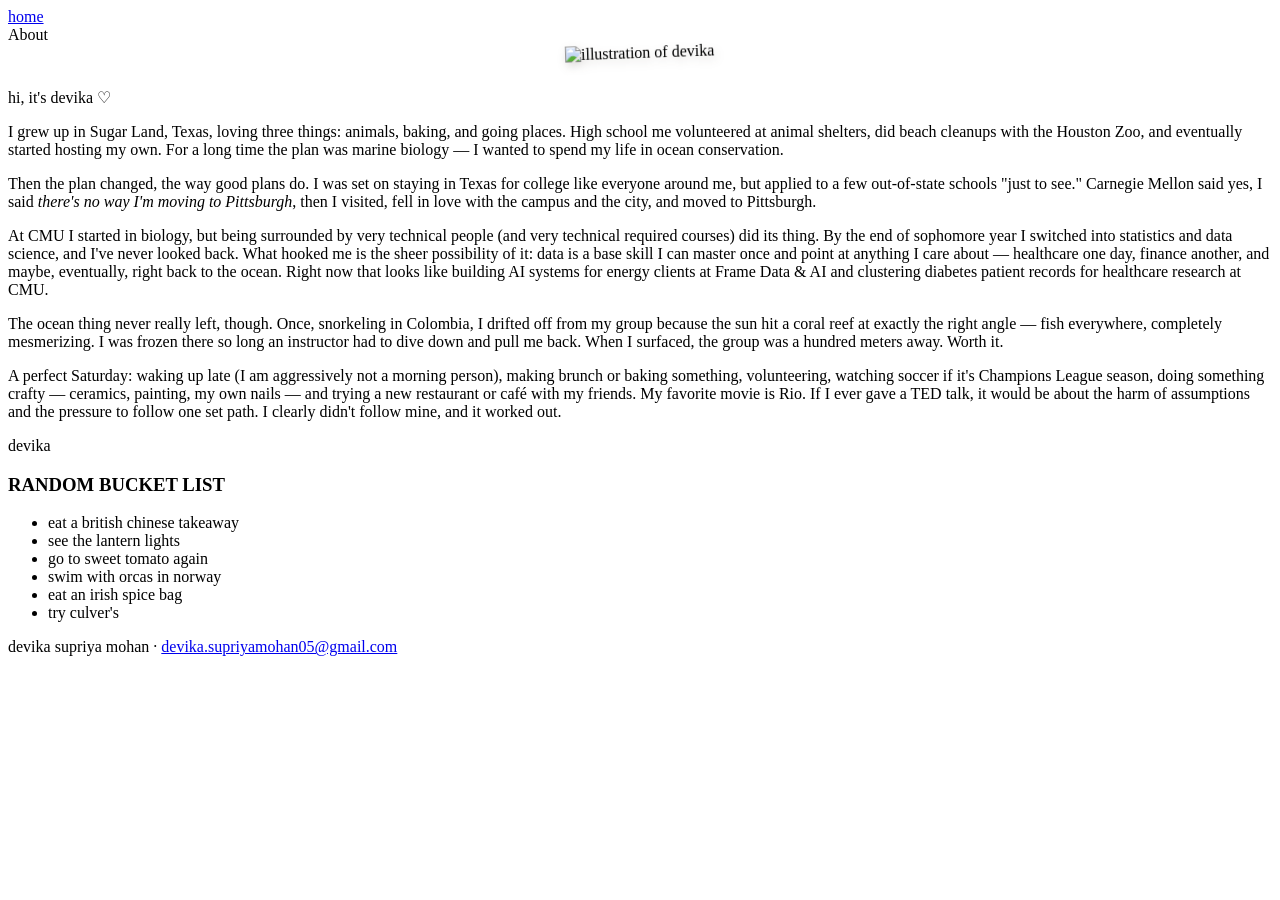
==== about.html @ 4917d0f0 "Add files via upload" ====
<!DOCTYPE html>
<html lang="en">
<head>
<meta charset="UTF-8">
<meta name="viewport" content="width=device-width, initial-scale=1.0">
<title>about me — devika</title>
<link rel="preconnect" href="https://fonts.googleapis.com">
<link href="https://fonts.googleapis.com/css2?family=Caveat:wght@500;600&family=Special+Elite&display=swap" rel="stylesheet">
<link rel="stylesheet" href="css/style.css">
</head>
<body>

<nav class="topnav"><a class="home-link" href="index.html">home</a></nav>

<main class="page">
  <div class="page-label">About</div>

  <div style="text-align:center; margin-bottom:26px;">
    <img src="assets/img/avatar.png" alt="illustration of devika" style="width:110px; transform:rotate(-2deg); filter:drop-shadow(2px 4px 5px rgba(59,42,32,0.18));">
  </div>

  <div class="letter">
    <p class="salutation">hi, it's devika &#9825;</p>

    <p>I grew up in Sugar Land, Texas, loving three things: animals, baking, and going places. High school me volunteered at animal shelters, did beach cleanups with the Houston Zoo, and eventually started hosting my own. For a long time the plan was marine biology &mdash; I wanted to spend my life in ocean conservation.</p>

    <p>Then the plan changed, the way good plans do. I was set on staying in Texas for college like everyone around me, but applied to a few out-of-state schools "just to see." Carnegie Mellon said yes, I said <em>there's no way I'm moving to Pittsburgh</em>, then I visited, fell in love with the campus and the city, and moved to Pittsburgh.</p>

    <p>At CMU I started in biology, but being surrounded by very technical people (and very technical required courses) did its thing. By the end of sophomore year I switched into statistics and data science, and I've never looked back. What hooked me is the sheer possibility of it: data is a base skill I can master once and point at anything I care about &mdash; healthcare one day, finance another, and maybe, eventually, right back to the ocean. Right now that looks like building AI systems for energy clients at Frame Data & AI and clustering diabetes patient records for healthcare research at CMU.</p>

    <p>The ocean thing never really left, though. Once, snorkeling in Colombia, I drifted off from my group because the sun hit a coral reef at exactly the right angle &mdash; fish everywhere, completely mesmerizing. I was frozen there so long an instructor had to dive down and pull me back. When I surfaced, the group was a hundred meters away. Worth it.</p>

    <p>A perfect Saturday: waking up late (I am aggressively not a morning person), making brunch or baking something, volunteering, watching soccer if it's Champions League season, doing something crafty &mdash; ceramics, painting, my own nails &mdash; and trying a new restaurant or caf&eacute; with my friends. My favorite movie is Rio. If I ever gave a TED talk, it would be about the harm of assumptions and the pressure to follow one set path. I clearly didn't follow mine, and it worked out.</p>

    <p class="signature">devika</p>
  </div>

  <div class="bucket">
    <h3>RANDOM BUCKET LIST</h3>
    <ul>
      <li>eat a british chinese takeaway</li>
      <li>see the lantern lights</li>
      <li>go to sweet tomato again</li>
      <li>swim with orcas in norway</li>
      <li>eat an irish spice bag</li>
      <li>try culver's</li>
    </ul>
  </div>
</main>

<footer class="site-footer">
  devika supriya mohan &#183; <a href="mailto:devika.supriyamohan05@gmail.com">devika.supriyamohan05@gmail.com</a>
</footer>

</body>
</html>
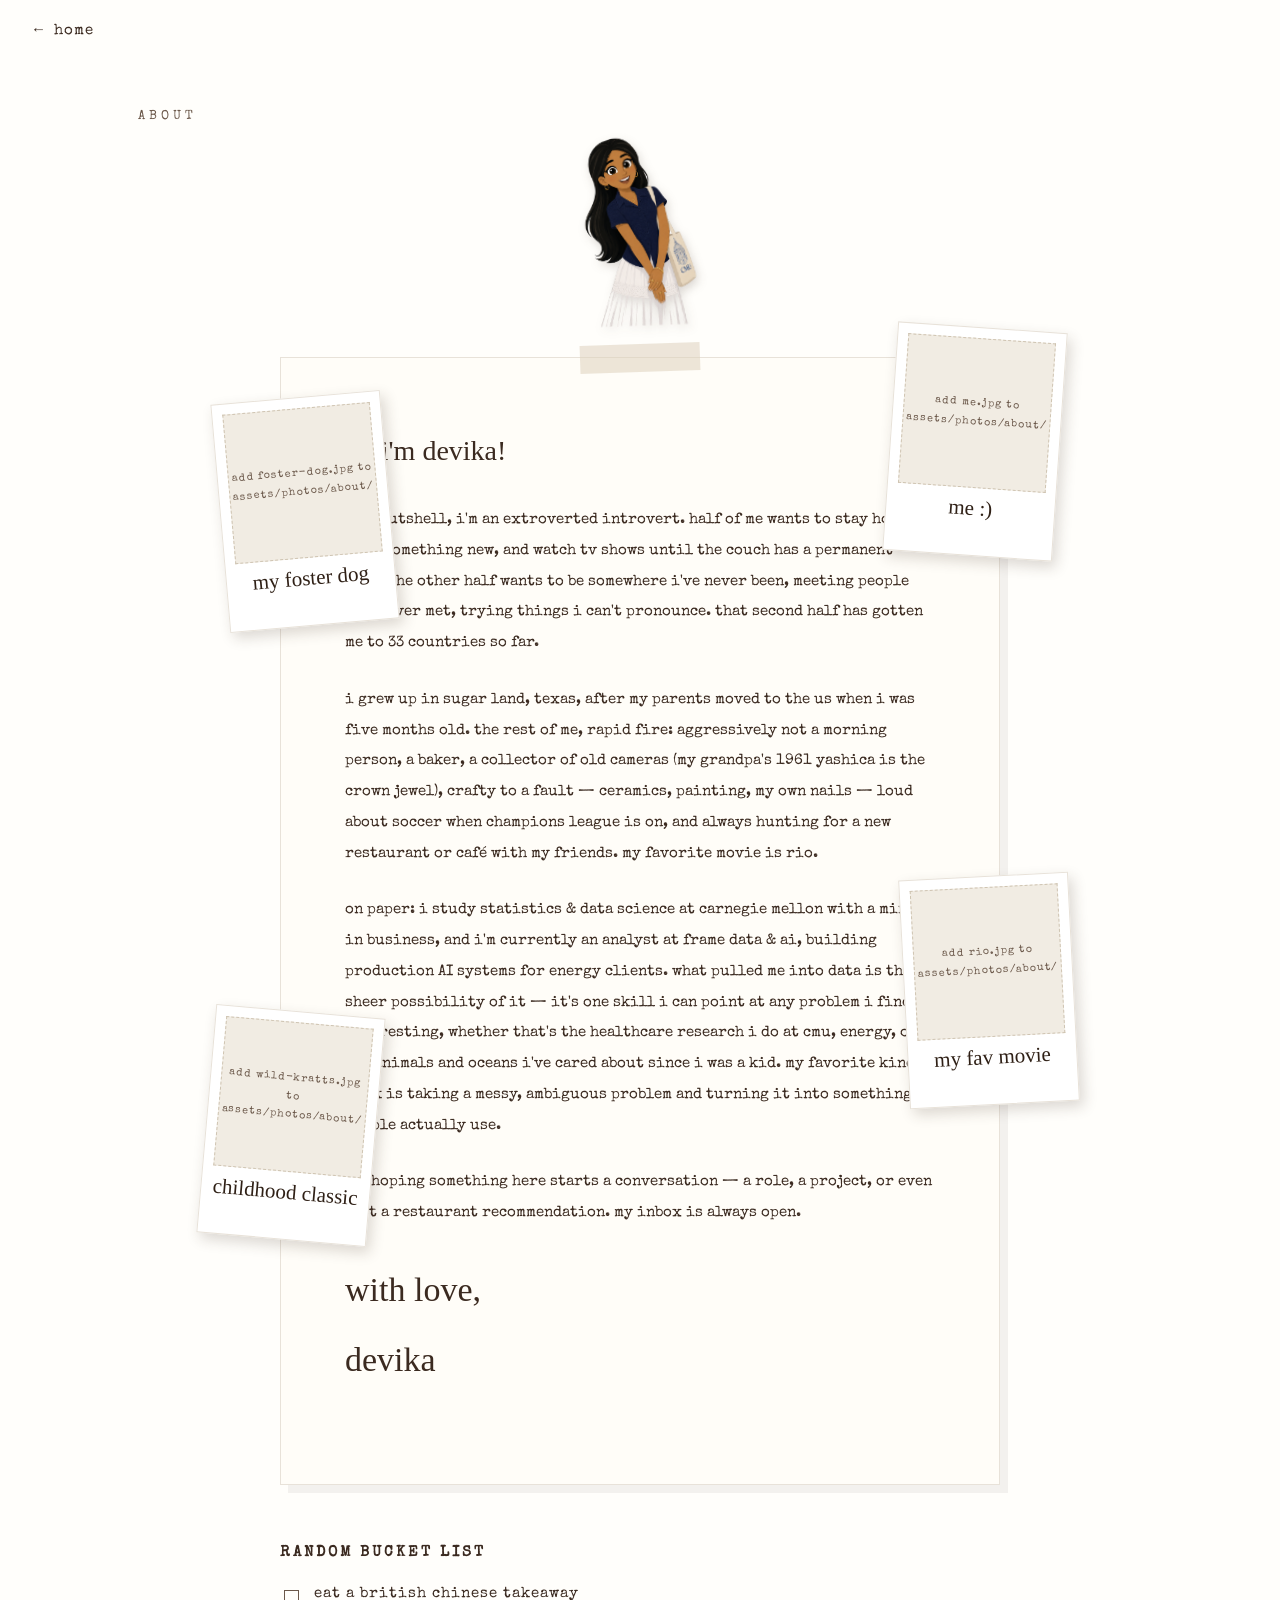
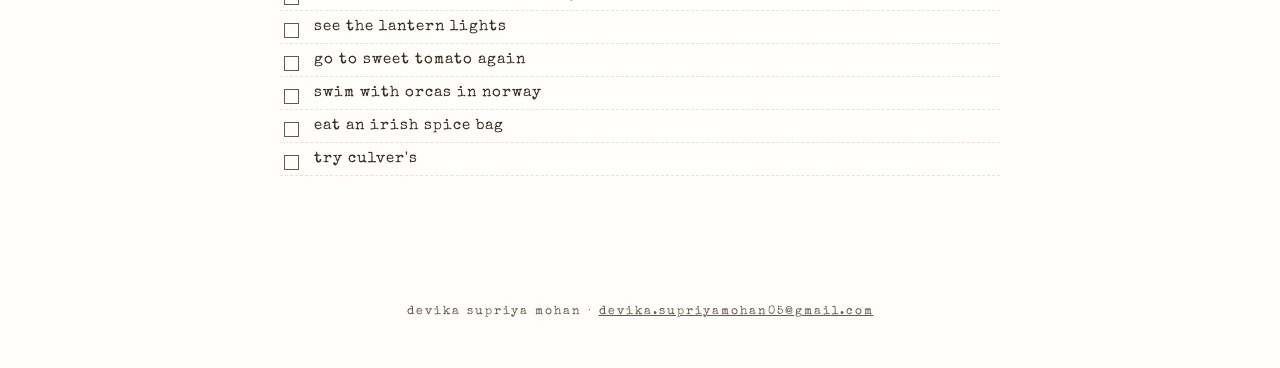
==== commit 3cc6c499: "full site upload" ====
--- a/about.html
+++ b/about.html
@@ -7,6 +7,55 @@
 <link rel="preconnect" href="https://fonts.googleapis.com">
 <link href="https://fonts.googleapis.com/css2?family=Caveat:wght@500;600&family=Special+Elite&display=swap" rel="stylesheet">
 <link rel="stylesheet" href="css/style.css">
+<style>
+  .letter-scene { position: relative; max-width: 720px; margin: 0 auto; }
+  .side-polaroid {
+    position: absolute;
+    width: 170px;
+    background: #fff;
+    border: 1px solid var(--line);
+    padding: 10px 10px 34px;
+    box-shadow: 4px 6px 14px rgba(59,42,32,0.18);
+    z-index: 5;
+  }
+  .side-polaroid img, .side-polaroid .ph {
+    width: 100%;
+    height: 150px;
+    object-fit: cover;
+    display: block;
+  }
+  .side-polaroid .ph {
+    display: flex;
+    align-items: center;
+    justify-content: center;
+    background: #f1ece3;
+    border: 1px dashed #cfc4b2;
+    color: var(--ink-soft);
+    font-size: 10.5px;
+    letter-spacing: 1px;
+    text-align: center;
+    padding: 8px;
+    line-height: 1.8;
+  }
+  .side-polaroid figcaption {
+    font-family: 'Caveat', cursive;
+    font-size: 21px;
+    text-align: center;
+    margin-top: 8px;
+    color: #2f2016;
+  }
+  .pol-dog  { top: 40px;  left: -60px;  transform: rotate(-5deg); }
+  .pol-me   { top: -30px; right: -60px; transform: rotate(4deg); }
+  .pol-rio  { top: 46%;   right: -74px; transform: rotate(-3deg); }
+  .pol-wk   { top: 58%;   left: -74px;  transform: rotate(5deg); }
+  @media (max-width: 1080px) {
+    .side-polaroid { position: static; transform: none !important; margin: 0; }
+    .letter-scene .pol-row {
+      display: flex; flex-wrap: wrap; justify-content: center;
+      gap: 22px; margin-top: 34px;
+    }
+  }
+</style>
 </head>
 <body>
 
@@ -19,20 +68,49 @@
     <img src="assets/img/avatar.png" alt="illustration of devika" style="width:110px; transform:rotate(-2deg); filter:drop-shadow(2px 4px 5px rgba(59,42,32,0.18));">
   </div>
 
+  <div class="letter-scene">
   <div class="letter">
-    <p class="salutation">hi, it's devika &#9825;</p>
+    <p class="salutation">hi, i'm devika!</p>
 
-    <p>I grew up in Sugar Land, Texas, loving three things: animals, baking, and going places. High school me volunteered at animal shelters, did beach cleanups with the Houston Zoo, and eventually started hosting my own. For a long time the plan was marine biology &mdash; I wanted to spend my life in ocean conservation.</p>
+    <p>in a nutshell, i'm an extroverted introvert. half of me wants to stay home, cook something new, and watch tv shows until the couch has a permanent dent. the other half wants to be somewhere i've never been, meeting people i've never met, trying things i can't pronounce. that second half has gotten me to 33 countries so far.</p>
 
-    <p>Then the plan changed, the way good plans do. I was set on staying in Texas for college like everyone around me, but applied to a few out-of-state schools "just to see." Carnegie Mellon said yes, I said <em>there's no way I'm moving to Pittsburgh</em>, then I visited, fell in love with the campus and the city, and moved to Pittsburgh.</p>
+    <p>i grew up in sugar land, texas, after my parents moved to the us when i was five months old. the rest of me, rapid fire: aggressively not a morning person, a baker, a collector of old cameras (my grandpa's 1961 yashica is the crown jewel), crafty to a fault &mdash; ceramics, painting, my own nails &mdash; loud about soccer when champions league is on, and always hunting for a new restaurant or caf&eacute; with my friends. my favorite movie is rio.</p>
 
-    <p>At CMU I started in biology, but being surrounded by very technical people (and very technical required courses) did its thing. By the end of sophomore year I switched into statistics and data science, and I've never looked back. What hooked me is the sheer possibility of it: data is a base skill I can master once and point at anything I care about &mdash; healthcare one day, finance another, and maybe, eventually, right back to the ocean. Right now that looks like building AI systems for energy clients at Frame Data & AI and clustering diabetes patient records for healthcare research at CMU.</p>
+    <p>on paper: i study statistics &amp; data science at carnegie mellon with a minor in business, and i'm currently an analyst at frame data &amp; ai, building production AI systems for energy clients. what pulled me into data is the sheer possibility of it &mdash; it's one skill i can point at any problem i find interesting, whether that's the healthcare research i do at cmu, energy, or the animals and oceans i've cared about since i was a kid. my favorite kind of work is taking a messy, ambiguous problem and turning it into something people actually use.</p>
 
-    <p>The ocean thing never really left, though. Once, snorkeling in Colombia, I drifted off from my group because the sun hit a coral reef at exactly the right angle &mdash; fish everywhere, completely mesmerizing. I was frozen there so long an instructor had to dive down and pull me back. When I surfaced, the group was a hundred meters away. Worth it.</p>
+    <p>i'm hoping something here starts a conversation &mdash; a role, a project, or even just a restaurant recommendation. my inbox is always open.</p>
 
-    <p>A perfect Saturday: waking up late (I am aggressively not a morning person), making brunch or baking something, volunteering, watching soccer if it's Champions League season, doing something crafty &mdash; ceramics, painting, my own nails &mdash; and trying a new restaurant or caf&eacute; with my friends. My favorite movie is Rio. If I ever gave a TED talk, it would be about the harm of assumptions and the pressure to follow one set path. I clearly didn't follow mine, and it worked out.</p>
+    <p class="signature">with love,<br>devika</p>
+  </div>
 
-    <p class="signature">devika</p>
+  <!-- side polaroids: drop photos into assets/photos/about/ with these exact
+       filenames and they appear automatically -->
+  <div class="pol-row">
+    <figure class="side-polaroid pol-dog">
+      <img src="assets/photos/about/foster-dog.jpg" alt="devika's foster dog"
+           onerror="this.style.display='none'; this.nextElementSibling.style.display='flex';">
+      <div class="ph" style="display:none;">add foster-dog.jpg to assets/photos/about/</div>
+      <figcaption>my foster dog</figcaption>
+    </figure>
+    <figure class="side-polaroid pol-me">
+      <img src="assets/photos/about/me.jpg" alt="devika"
+           onerror="this.style.display='none'; this.nextElementSibling.style.display='flex';">
+      <div class="ph" style="display:none;">add me.jpg to assets/photos/about/</div>
+      <figcaption>me :)</figcaption>
+    </figure>
+    <figure class="side-polaroid pol-rio">
+      <img src="assets/photos/about/rio.jpg" alt="rio, devika's favorite movie"
+           onerror="this.style.display='none'; this.nextElementSibling.style.display='flex';">
+      <div class="ph" style="display:none;">add rio.jpg to assets/photos/about/</div>
+      <figcaption>my fav movie</figcaption>
+    </figure>
+    <figure class="side-polaroid pol-wk">
+      <img src="assets/photos/about/wild-kratts.jpg" alt="wild kratts, devika's childhood favorite show"
+           onerror="this.style.display='none'; this.nextElementSibling.style.display='flex';">
+      <div class="ph" style="display:none;">add wild-kratts.jpg to assets/photos/about/</div>
+      <figcaption>childhood classic</figcaption>
+    </figure>
+  </div>
   </div>
 
   <div class="bucket">
--- a/css/style.css
+++ b/css/style.css
@@ -0,0 +1,662 @@
+/* ============================================
+   devika supriya mohan — personal site
+   scrapbook / typewriter aesthetic
+   ============================================ */
+
+:root {
+  --paper: #fffefb;
+  --ink: #3b2a20;
+  --ink-soft: #6b584a;
+  --accent: #b0876a;
+  --line: #e8e2d9;
+  --tape: rgba(222, 210, 190, 0.55);
+}
+
+* { margin: 0; padding: 0; box-sizing: border-box; }
+
+html { scroll-behavior: smooth; }
+
+body {
+  background: var(--paper);
+  color: var(--ink);
+  font-family: 'Special Elite', 'Courier New', monospace;
+  min-height: 100vh;
+  overflow-x: hidden;
+}
+
+::selection { background: #f0e4d4; }
+
+a { color: inherit; }
+
+.hand { font-family: 'Caveat', cursive; }
+.type { font-family: 'Special Elite', 'Courier New', monospace; }
+
+/* ---------- top nav ---------- */
+.topnav {
+  position: fixed;
+  top: 0; left: 0; right: 0;
+  display: flex;
+  justify-content: space-between;
+  align-items: center;
+  padding: 22px 34px;
+  z-index: 50;
+  pointer-events: none;
+}
+.topnav a, .topnav .nav-toggle {
+  pointer-events: auto;
+  text-decoration: none;
+  font-size: 15px;
+  letter-spacing: 1px;
+  color: var(--ink);
+  background: none;
+  border: none;
+  cursor: pointer;
+  font-family: 'Special Elite', monospace;
+}
+.topnav a.home-link::before { content: '\2190\00a0\00a0'; }
+.topnav a:hover, .nav-toggle:hover { opacity: 0.6; }
+
+/* ---------- page scaffolding ---------- */
+.page {
+  max-width: 1060px;
+  margin: 0 auto;
+  padding: 110px 28px 90px;
+}
+.page-label {
+  font-size: 13px;
+  letter-spacing: 4px;
+  text-transform: uppercase;
+  color: var(--ink-soft);
+  margin-bottom: 14px;
+}
+.page-title {
+  font-size: 22px;
+  letter-spacing: 2px;
+  margin-bottom: 40px;
+  line-height: 1.7;
+}
+.page-title .underline {
+  border-bottom: 2px solid var(--ink);
+  padding-bottom: 2px;
+}
+
+/* ---------- homepage collage ---------- */
+.collage {
+  position: relative;
+  width: 100vw;
+  height: 100vh;
+  min-height: 700px;
+}
+.center-card {
+  position: absolute;
+  top: 50%; left: 50%;
+  transform: translate(-50%, -50%);
+  text-align: center;
+  z-index: 5;
+  width: min(92vw, 640px);
+}
+.center-card h1 {
+  font-family: 'Caveat', cursive;
+  font-size: clamp(44px, 7vw, 74px);
+  font-weight: 600;
+  color: #2f2016;
+}
+.center-card h1 .heart { font-size: 0.7em; }
+.center-card p {
+  margin-top: 6px;
+  font-size: clamp(13px, 1.6vw, 16px);
+  letter-spacing: 3px;
+  color: var(--ink-soft);
+}
+.center-card .pro-line {
+  margin-top: 20px;
+  font-size: clamp(12px, 1.4vw, 14px);
+  letter-spacing: 1.5px;
+  color: var(--ink);
+}
+.center-card .quick-links {
+  margin-top: 14px;
+  display: flex;
+  justify-content: center;
+  gap: 18px;
+  flex-wrap: wrap;
+}
+.center-card .quick-links a {
+  font-size: 13px;
+  letter-spacing: 1.5px;
+  text-decoration: none;
+  border: 1.5px solid var(--ink);
+  padding: 9px 18px;
+  background: #fffdf6;
+  box-shadow: 3px 3px 0 rgba(59, 42, 32, 0.15);
+  transition: all 0.2s;
+}
+.center-card .quick-links a:hover {
+  transform: translate(2px, 2px);
+  box-shadow: 1px 1px 0 rgba(59, 42, 32, 0.15);
+}
+.center-card p .cursor {
+  display: inline-block;
+  width: 9px; height: 17px;
+  background: var(--ink-soft);
+  margin-left: 4px;
+  vertical-align: text-bottom;
+  animation: blink 1.1s steps(1) infinite;
+}
+@keyframes blink { 50% { opacity: 0; } }
+
+/* collage objects */
+.obj {
+  position: absolute;
+  cursor: pointer;
+  text-decoration: none;
+  display: block;
+  transition: transform 0.35s ease;
+  z-index: 4;
+  animation: floaty 6s ease-in-out infinite;
+}
+.obj:hover { transform: scale(1.07) rotate(0deg) !important; z-index: 6; }
+.obj svg, .obj img { display: block; width: 100%; height: auto; }
+.obj .obj-label {
+  position: absolute;
+  left: 50%;
+  bottom: -30px;
+  transform: translateX(-50%);
+  white-space: nowrap;
+  font-size: 13px;
+  letter-spacing: 2px;
+  color: var(--ink-soft);
+  opacity: 0;
+  transition: opacity 0.25s;
+  background: var(--paper);
+  padding: 2px 8px;
+}
+.obj:hover .obj-label { opacity: 1; }
+
+@keyframes floaty {
+  0%, 100% { margin-top: 0; }
+  50% { margin-top: -9px; }
+}
+
+/* positions (desktop) — certificate & laptop (professional) get prime real estate */
+.obj-film    { top: 7%;  left: 5%;  width: 170px; animation-delay: 0s; }
+.obj-notebook{ top: 5%;  left: 44%; width: 105px; animation-delay: 0.7s; }
+.obj-phone   { top: 7%;  right: 7%; width: 115px; animation-delay: 1.4s; }
+.obj-folder  { top: 52%; left: 8%;  width: 185px; animation-delay: 2.1s; }
+.obj-vinyl   { top: 70%; left: 41%; width: 160px; animation-delay: 2.8s; }
+.obj-pizza   { top: 53%; right: 6%; width: 165px; animation-delay: 3.5s; }
+.obj-globe   { top: 76%; right: 23%; width: 125px; animation-delay: 4.2s; }
+.obj-scraps  { top: 27%; left: 13%; width: 195px; animation-delay: 4.9s; }
+
+/* soft treatment for the photographic/cartoon objects */
+.obj-notebook img, .obj-phone img, .obj-pizza img, .obj-scraps img, .obj-folder img, .obj-film img {
+  filter: drop-shadow(2px 4px 5px rgba(59, 42, 32, 0.18));
+}
+
+/* vinyl: disc hides behind the cover, slides out & spins when playing */
+.vinyl-wrap { position: relative; width: 100%; }
+.vinyl-cover {
+  position: relative;
+  width: 100%;
+  border: 2px solid #3b2a20;
+  box-shadow: 4px 5px 0 rgba(59, 42, 32, 0.15);
+  display: block;
+  z-index: 2;
+}
+.vinyl-disc {
+  position: absolute;
+  top: 4%;
+  left: 6%;
+  width: 92%;
+  aspect-ratio: 1;
+  border-radius: 50%;
+  z-index: 1;
+  background:
+    radial-gradient(circle,
+      #e8b8c8 0 12%, #1d1d1d 12.5% 15%,
+      #2e2e2e 15.5% 24%, #1d1d1d 24.5% 27%,
+      #2e2e2e 27.5% 38%, #1d1d1d 38.5% 41%,
+      #2e2e2e 41.5% 52%, #1d1d1d 52.5% 55%,
+      #2e2e2e 55.5% 68%, #1d1d1d 68.5% 100%);
+  transition: transform 0.7s cubic-bezier(0.34, 1.4, 0.64, 1);
+}
+.vinyl-wrap.out .vinyl-disc {
+  transform: translateX(58%);
+  animation: spin 3.5s linear infinite;
+}
+@keyframes spin {
+  from { transform: translateX(58%) rotate(0deg); }
+  to   { transform: translateX(58%) rotate(360deg); }
+}
+
+/* spotify player popover */
+.player-pop {
+  position: absolute;
+  top: calc(68% - 170px);
+  left: 34%;
+  width: min(380px, 90vw);
+  z-index: 20;
+  background: var(--paper);
+  border: 1.5px solid var(--ink);
+  box-shadow: 6px 6px 0 rgba(59, 42, 32, 0.12);
+  padding: 12px;
+  display: none;
+}
+.player-pop.open { display: block; }
+.player-pop .pop-head {
+  display: flex;
+  justify-content: space-between;
+  font-size: 12px;
+  letter-spacing: 2px;
+  margin-bottom: 8px;
+  color: var(--ink-soft);
+}
+.player-pop button {
+  background: none; border: none; cursor: pointer;
+  font-family: inherit; font-size: 14px; color: var(--ink);
+}
+
+/* contact popover */
+.contact-pop {
+  position: absolute;
+  top: calc(7% + 180px);
+  right: 6%;
+  width: 250px;
+  z-index: 20;
+  background: var(--paper);
+  border: 1.5px solid var(--ink);
+  box-shadow: 6px 6px 0 rgba(59, 42, 32, 0.12);
+  padding: 16px;
+  display: none;
+}
+.contact-pop.open { display: block; }
+.contact-pop a {
+  display: block;
+  padding: 8px 4px;
+  font-size: 14px;
+  letter-spacing: 1px;
+  text-decoration: none;
+  border-bottom: 1px dashed var(--line);
+}
+.contact-pop a:last-child { border-bottom: none; }
+.contact-pop a:hover { background: #faf5ec; }
+
+/* ---------- letter (about) ---------- */
+.letter {
+  max-width: 720px;
+  margin: 0 auto;
+  background: #fffdf8;
+  border: 1px solid var(--line);
+  box-shadow: 8px 8px 0 rgba(59, 42, 32, 0.06);
+  padding: clamp(28px, 6vw, 64px);
+  position: relative;
+  line-height: 2.05;
+  font-size: 15px;
+}
+.letter::before {
+  content: '';
+  position: absolute;
+  top: -14px; left: 50%;
+  transform: translateX(-50%) rotate(-2deg);
+  width: 120px; height: 28px;
+  background: var(--tape);
+}
+.letter p { margin-bottom: 26px; }
+.letter .salutation { font-family: 'Caveat', cursive; font-size: 28px; }
+.letter .signature { font-family: 'Caveat', cursive; font-size: 34px; margin-top: 8px; }
+
+.bucket {
+  max-width: 720px;
+  margin: 60px auto 0;
+}
+.bucket h3 { font-size: 15px; letter-spacing: 3px; margin-bottom: 18px; }
+.bucket ul { list-style: none; }
+.bucket li {
+  padding: 9px 0 9px 34px;
+  position: relative;
+  font-size: 14.5px;
+  letter-spacing: 1px;
+  border-bottom: 1px dashed var(--line);
+}
+.bucket li::before {
+  content: '';
+  position: absolute;
+  left: 4px; top: 12px;
+  width: 13px; height: 13px;
+  border: 1.5px solid var(--ink-soft);
+}
+
+/* ---------- photography ---------- */
+.shelf-wrap { text-align: center; margin-top: 30px; }
+.camera-stage {
+  max-width: 860px;
+  margin: 0 auto;
+}
+.viewer {
+  position: relative;
+  max-width: 620px;
+  margin: 0 auto;
+}
+.viewer .screen {
+  position: absolute;
+  /* mapped onto the coolpix svg screen area via inline styles in page */
+  overflow: hidden;
+  background: #111;
+}
+.viewer .screen img {
+  width: 100%; height: 100%;
+  object-fit: cover;
+  display: block;
+}
+.viewer .screen .placeholder-msg {
+  color: #cfc6ba;
+  font-size: 12px;
+  letter-spacing: 2px;
+  display: flex;
+  align-items: center;
+  justify-content: center;
+  height: 100%;
+  text-align: center;
+  padding: 12px;
+}
+.photo-arrows {
+  display: flex;
+  justify-content: center;
+  gap: 90px;
+  margin-top: 26px;
+}
+.photo-arrows button {
+  background: none; border: none;
+  font-size: 30px;
+  color: var(--ink);
+  cursor: pointer;
+  font-family: 'Caveat', cursive;
+}
+.photo-arrows button:hover { opacity: 0.55; }
+.shelf-note {
+  margin-top: 60px;
+  font-size: 13.5px;
+  letter-spacing: 1.5px;
+  color: var(--ink-soft);
+  line-height: 2;
+}
+.camera-row {
+  display: flex;
+  justify-content: center;
+  align-items: flex-end;
+  gap: clamp(12px, 4vw, 48px);
+  margin-top: 26px;
+  flex-wrap: wrap;
+}
+.camera-row figure { text-align: center; }
+.camera-row figcaption {
+  margin-top: 10px;
+  font-size: 12px;
+  letter-spacing: 2px;
+  color: var(--ink-soft);
+}
+.camera-row svg { width: clamp(110px, 16vw, 180px); height: auto; }
+.shelf-board {
+  height: 16px;
+  background: #4a342a;
+  max-width: 900px;
+  margin: -4px auto 0;
+  border-radius: 2px;
+  box-shadow: 0 10px 18px rgba(59, 42, 32, 0.18);
+}
+
+/* ---------- projects ---------- */
+.scrap-grid {
+  display: grid;
+  grid-template-columns: repeat(auto-fit, minmax(320px, 1fr));
+  gap: 50px;
+  margin-top: 20px;
+}
+.scrap {
+  text-decoration: none;
+  background: #fffdf6;
+  border: 1px solid var(--line);
+  padding: 36px 32px 30px;
+  position: relative;
+  transition: transform 0.3s ease, box-shadow 0.3s ease;
+  box-shadow: 4px 5px 0 rgba(59, 42, 32, 0.07);
+}
+.scrap:nth-child(odd) { transform: rotate(-1.3deg); }
+.scrap:nth-child(even) { transform: rotate(1.1deg); }
+.scrap:hover { transform: rotate(0deg) translateY(-6px); box-shadow: 7px 10px 0 rgba(59, 42, 32, 0.1); }
+.scrap::before {
+  content: '';
+  position: absolute;
+  top: -12px; left: 50%;
+  transform: translateX(-50%) rotate(1.5deg);
+  width: 86px; height: 22px;
+  background: var(--tape);
+}
+.scrap h3 { font-size: 20px; letter-spacing: 1px; margin-bottom: 12px; }
+.scrap .scrap-emoji { font-size: 42px; margin-bottom: 16px; display: block; }
+.scrap p { font-size: 14.5px; line-height: 1.9; color: var(--ink-soft); margin-bottom: 16px; }
+.scrap .links { font-size: 13.5px; letter-spacing: 1px; }
+.scrap .links span { text-decoration: underline; margin-right: 14px; }
+.section-sub {
+  text-align: center;
+  font-size: 13px;
+  letter-spacing: 4px;
+  text-transform: uppercase;
+  color: var(--ink-soft);
+  margin: 70px 0 30px;
+}
+
+/* ---------- professional ---------- */
+.pro-intro { max-width: 700px; line-height: 2.1; font-size: 15px; margin-bottom: 50px; }
+.pro-block { max-width: 760px; margin-bottom: 44px; }
+.pro-block h3 {
+  font-size: 14px;
+  letter-spacing: 3px;
+  text-transform: uppercase;
+  border-bottom: 1.5px solid var(--ink);
+  padding-bottom: 8px;
+  margin-bottom: 20px;
+}
+.role { margin-bottom: 26px; }
+.role .role-head {
+  display: flex;
+  justify-content: space-between;
+  flex-wrap: wrap;
+  gap: 6px;
+  font-size: 15px;
+  margin-bottom: 6px;
+}
+.role .role-head .when { color: var(--ink-soft); font-size: 13px; }
+.role p { font-size: 13.5px; line-height: 1.9; color: var(--ink-soft); }
+.dl-btn {
+  display: inline-block;
+  margin-top: 10px;
+  padding: 13px 26px;
+  border: 1.5px solid var(--ink);
+  text-decoration: none;
+  font-size: 13px;
+  letter-spacing: 2px;
+  box-shadow: 4px 4px 0 rgba(59, 42, 32, 0.15);
+  transition: all 0.2s;
+  background: #fffdf6;
+}
+.dl-btn:hover { box-shadow: 1px 1px 0 rgba(59, 42, 32, 0.15); transform: translate(3px, 3px); }
+.chips { display: flex; flex-wrap: wrap; gap: 10px; }
+.chips span {
+  border: 1px dashed var(--ink-soft);
+  padding: 5px 12px;
+  font-size: 12.5px;
+  letter-spacing: 1px;
+  color: var(--ink-soft);
+}
+
+/* ---------- travel ---------- */
+.globe-wrap {
+  position: relative;
+  display: flex;
+  justify-content: center;
+  margin-top: 10px;
+}
+#globeViz { cursor: grab; }
+#globeViz:active { cursor: grabbing; }
+.travel-count {
+  text-align: center;
+  font-family: 'Caveat', cursive;
+  font-size: 42px;
+  margin-top: -6px;
+}
+.travel-hint {
+  text-align: center;
+  font-size: 12.5px;
+  letter-spacing: 2px;
+  color: var(--ink-soft);
+  margin-top: 4px;
+}
+.globe-tooltip {
+  background: var(--paper);
+  border: 1.5px solid var(--ink);
+  padding: 12px 14px;
+  font-family: 'Special Elite', monospace;
+  color: var(--ink);
+  max-width: 240px;
+  box-shadow: 5px 5px 0 rgba(59,42,32,0.12);
+}
+.globe-tooltip .tt-name { font-size: 15px; letter-spacing: 1px; margin-bottom: 4px; }
+.globe-tooltip .tt-blurb { font-size: 12px; color: var(--ink-soft); line-height: 1.6; }
+.globe-tooltip .tt-thumbs { display: flex; gap: 4px; margin-top: 8px; }
+.globe-tooltip .tt-thumbs img { width: 56px; height: 42px; object-fit: cover; border: 1px solid var(--line); }
+.globe-tooltip .tt-more { font-size: 11px; margin-top: 8px; text-decoration: underline; }
+
+/* travel modal */
+.modal-backdrop {
+  position: fixed;
+  inset: 0;
+  background: rgba(45, 33, 25, 0.45);
+  display: none;
+  align-items: center;
+  justify-content: center;
+  z-index: 100;
+  padding: 24px;
+}
+.modal-backdrop.open { display: flex; }
+.modal {
+  background: var(--paper);
+  border: 1.5px solid var(--ink);
+  max-width: 720px;
+  width: 100%;
+  max-height: 84vh;
+  overflow-y: auto;
+  padding: 34px;
+  position: relative;
+  box-shadow: 10px 10px 0 rgba(0,0,0,0.18);
+}
+.modal .close-x {
+  position: absolute;
+  top: 14px; right: 18px;
+  background: none; border: none;
+  font-size: 22px;
+  cursor: pointer;
+  color: var(--ink);
+  font-family: inherit;
+}
+.modal h2 { font-family: 'Caveat', cursive; font-size: 40px; margin-bottom: 4px; }
+.modal .modal-sub { font-size: 13px; letter-spacing: 2px; color: var(--ink-soft); margin-bottom: 18px; }
+.modal .modal-blurb { font-size: 14px; line-height: 2; margin-bottom: 22px; }
+.modal .modal-photos {
+  display: grid;
+  grid-template-columns: repeat(auto-fill, minmax(160px, 1fr));
+  gap: 12px;
+}
+.modal .modal-photos img {
+  width: 100%; height: 130px;
+  object-fit: cover;
+  border: 1px solid var(--line);
+}
+.modal .photos-empty {
+  font-size: 13px;
+  color: var(--ink-soft);
+  letter-spacing: 1px;
+  border: 1px dashed var(--line);
+  padding: 26px;
+  text-align: center;
+  line-height: 1.9;
+}
+
+/* ---------- food ---------- */
+.food-hero {
+  text-align: center;
+  max-width: 640px;
+  margin: 0 auto 60px;
+  line-height: 2.1;
+  font-size: 15px;
+}
+.beli-btn {
+  display: inline-block;
+  margin-top: 24px;
+  padding: 15px 34px;
+  background: var(--ink);
+  color: var(--paper);
+  text-decoration: none;
+  font-size: 13px;
+  letter-spacing: 3px;
+  box-shadow: 5px 5px 0 rgba(59, 42, 32, 0.2);
+  transition: all 0.2s;
+}
+.beli-btn:hover { transform: translate(3px, 3px); box-shadow: 1px 1px 0 rgba(59,42,32,0.2); }
+.polaroid-grid {
+  display: flex;
+  flex-wrap: wrap;
+  justify-content: center;
+  gap: 34px;
+  margin-top: 26px;
+}
+.polaroid {
+  background: #fff;
+  border: 1px solid var(--line);
+  padding: 12px 12px 40px;
+  box-shadow: 4px 6px 0 rgba(59,42,32,0.08);
+  width: 210px;
+  position: relative;
+}
+.polaroid:nth-child(odd) { transform: rotate(-2deg); }
+.polaroid:nth-child(even) { transform: rotate(2deg); }
+.polaroid img, .polaroid .ph {
+  width: 100%;
+  height: 180px;
+  object-fit: cover;
+  background: #efe9df;
+  display: flex;
+  align-items: center;
+  justify-content: center;
+  color: var(--ink-soft);
+  font-size: 11px;
+  letter-spacing: 2px;
+  text-align: center;
+}
+.polaroid figcaption {
+  font-family: 'Caveat', cursive;
+  font-size: 20px;
+  text-align: center;
+  margin-top: 10px;
+}
+
+/* ---------- footer ---------- */
+.site-footer {
+  text-align: center;
+  padding: 40px 20px 50px;
+  font-size: 12px;
+  letter-spacing: 2px;
+  color: var(--ink-soft);
+}
+.site-footer a { color: inherit; }
+
+/* ---------- mobile ---------- */
+@media (max-width: 760px) {
+  .collage { height: auto; min-height: 100vh; padding: 130px 0 80px; }
+  .center-card { position: static; transform: none; margin: 0 auto 60px; }
+  .obj { position: static; margin: 26px auto !important; animation: none; }
+  .obj .obj-label { opacity: 1; position: static; transform: none; display: block; text-align: center; margin-top: 10px; }
+  .mobile-stack { display: flex; flex-direction: column; align-items: center; }
+  .player-pop, .contact-pop { position: fixed; top: auto; bottom: 20px; left: 50%; transform: translateX(-50%); right: auto; }
+  .photo-arrows { gap: 50px; }
+}
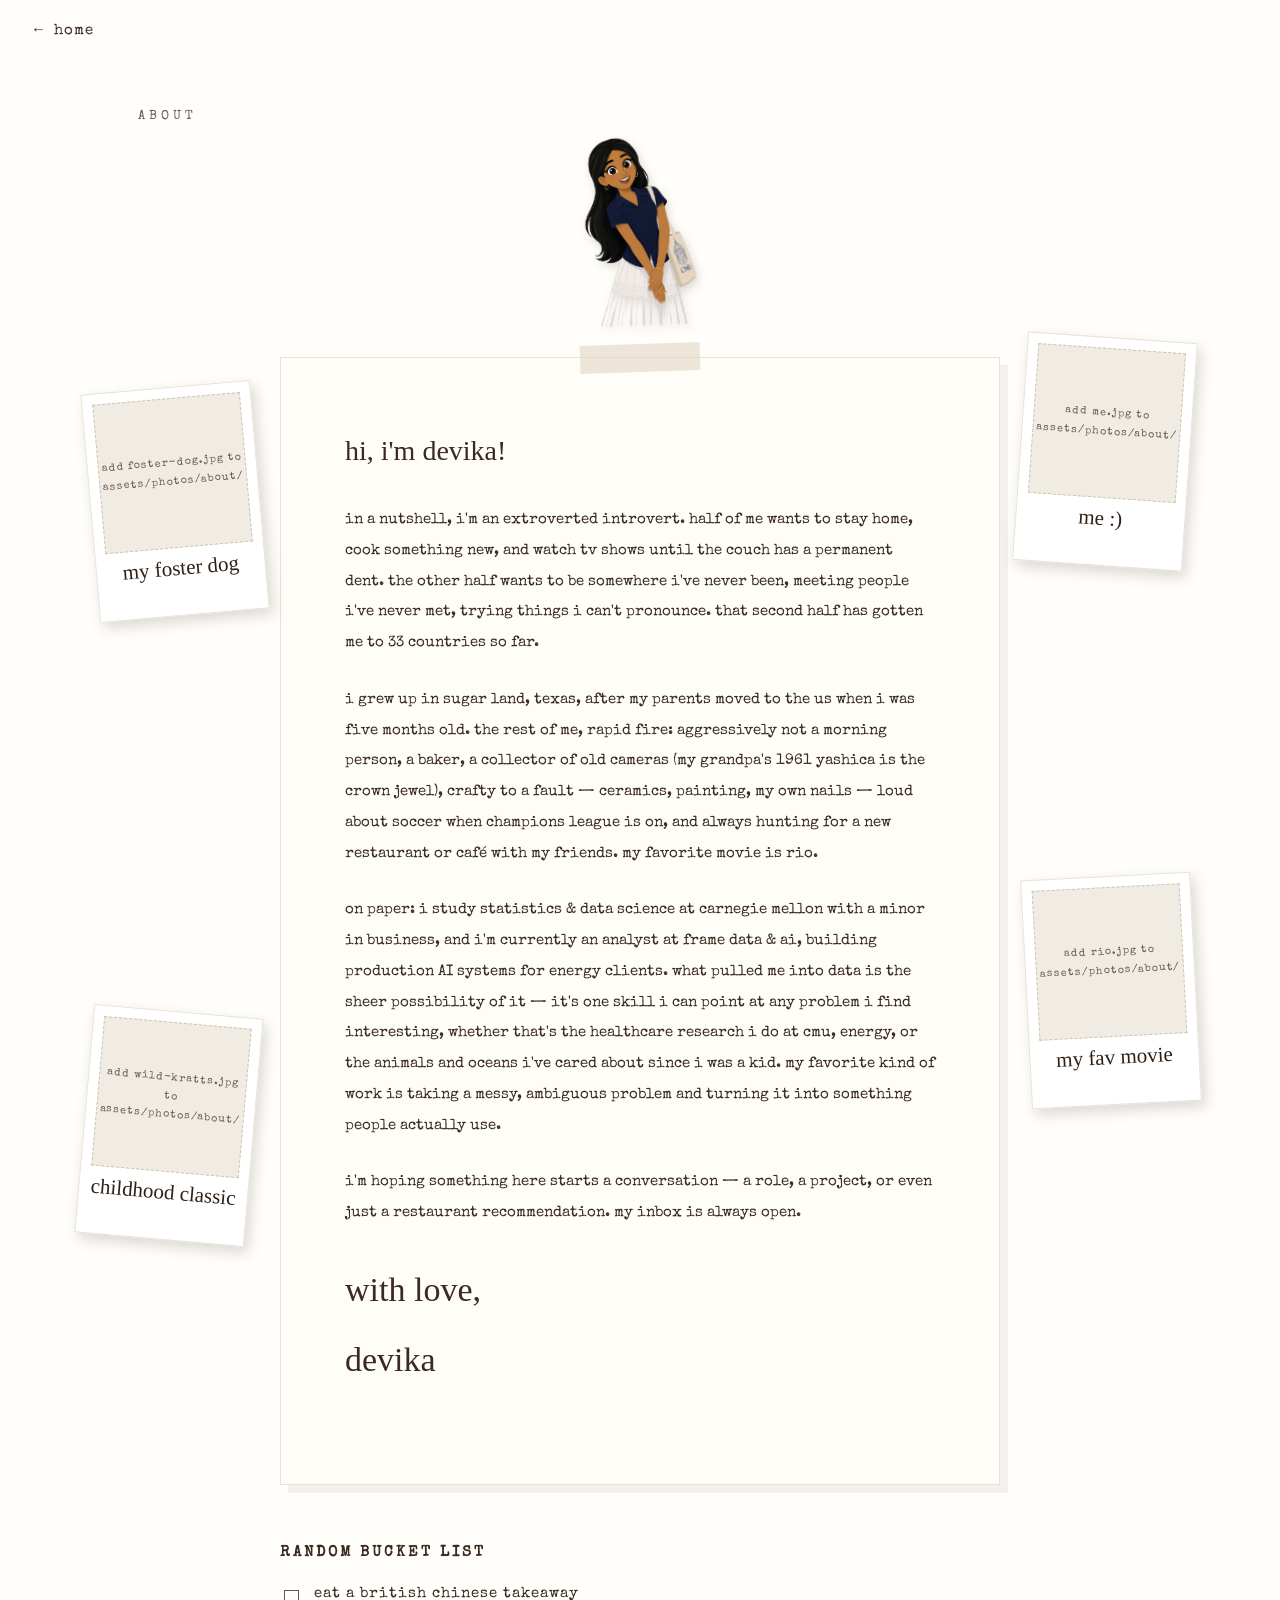
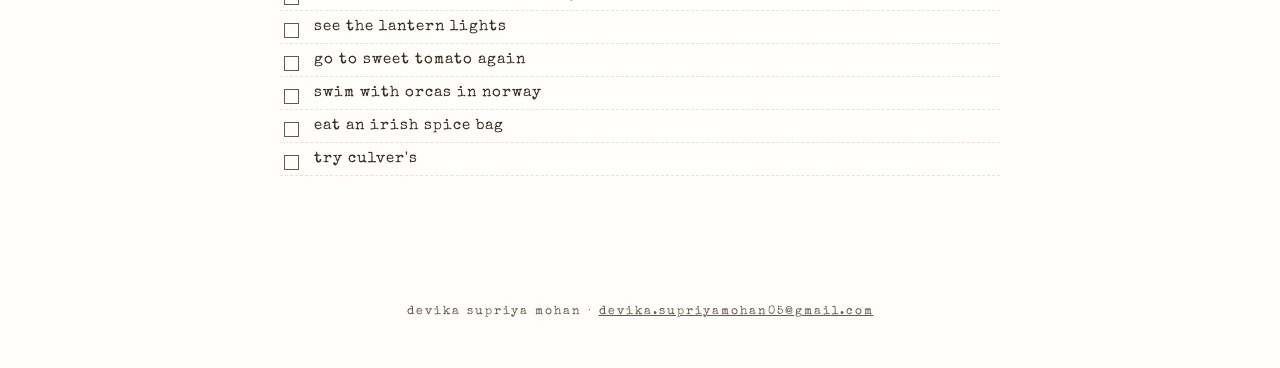
==== commit 76736ff1: "no shelf" ====
--- a/about.html
+++ b/about.html
@@ -44,11 +44,11 @@
     margin-top: 8px;
     color: #2f2016;
   }
-  .pol-dog  { top: 40px;  left: -60px;  transform: rotate(-5deg); }
-  .pol-me   { top: -30px; right: -60px; transform: rotate(4deg); }
-  .pol-rio  { top: 46%;   right: -74px; transform: rotate(-3deg); }
-  .pol-wk   { top: 58%;   left: -74px;  transform: rotate(5deg); }
-  @media (max-width: 1080px) {
+  .pol-dog  { top: 30px;  left: -190px;  transform: rotate(-5deg); }
+  .pol-me   { top: -20px; right: -190px; transform: rotate(4deg); }
+  .pol-rio  { top: 46%;   right: -196px; transform: rotate(-3deg); }
+  .pol-wk   { top: 58%;   left: -196px;  transform: rotate(5deg); }
+  @media (max-width: 1180px) {
     .side-polaroid { position: static; transform: none !important; margin: 0; }
     .letter-scene .pol-row {
       display: flex; flex-wrap: wrap; justify-content: center;
--- a/css/style.css
+++ b/css/style.css
@@ -178,55 +178,56 @@
   50% { margin-top: -9px; }
 }
 
-/* positions (desktop) — certificate & laptop (professional) get prime real estate */
-.obj-film    { top: 7%;  left: 5%;  width: 170px; animation-delay: 0s; }
-.obj-notebook{ top: 5%;  left: 44%; width: 105px; animation-delay: 0.7s; }
-.obj-phone   { top: 7%;  right: 7%; width: 115px; animation-delay: 1.4s; }
-.obj-folder  { top: 52%; left: 8%;  width: 185px; animation-delay: 2.1s; }
-.obj-vinyl   { top: 70%; left: 41%; width: 160px; animation-delay: 2.8s; }
-.obj-pizza   { top: 53%; right: 6%; width: 165px; animation-delay: 3.5s; }
-.obj-globe   { top: 76%; right: 23%; width: 125px; animation-delay: 4.2s; }
-.obj-scraps  { top: 27%; left: 13%; width: 195px; animation-delay: 4.9s; }
+/* positions (desktop) — pulled in closer to the name */
+.obj-film    { top: 9%;  left: 13%;  width: 150px; animation-delay: 0s; }
+.obj-notebook{ top: 5%;  left: 44%;  width: 105px; animation-delay: 0.7s; }
+.obj-phone   { top: 10%; right: 15%; width: 130px; animation-delay: 1.4s; }
+.obj-folder  { top: 50%; left: 15%;  width: 120px; animation-delay: 2.1s; }
+.obj-vinyl   { top: 68%; left: 42%;  width: 150px; animation-delay: 2.8s; }
+.obj-pizza   { top: 52%; right: 13%; width: 150px; animation-delay: 3.5s; }
+.obj-globe   { top: 74%; right: 26%; width: 140px; animation-delay: 4.2s; }
+.obj-scraps  { top: 26%; left: 18%;  width: 165px; animation-delay: 4.9s; }
 
 /* soft treatment for the photographic/cartoon objects */
-.obj-notebook img, .obj-phone img, .obj-pizza img, .obj-scraps img, .obj-folder img, .obj-film img {
+.obj-notebook img, .obj-phone img, .obj-pizza img, .obj-scraps img, .obj-folder img, .obj-film img, .obj-globe img {
   filter: drop-shadow(2px 4px 5px rgba(59, 42, 32, 0.18));
 }
 
-/* vinyl: disc hides behind the cover, slides out & spins when playing */
+/* snoopy record: disc overlay spins & notes dance while the song plays */
 .vinyl-wrap { position: relative; width: 100%; }
-.vinyl-cover {
-  position: relative;
-  width: 100%;
-  border: 2px solid #3b2a20;
-  box-shadow: 4px 5px 0 rgba(59, 42, 32, 0.15);
-  display: block;
+.vinyl-snoopy { position: relative; width: 100%; display: block; z-index: 1; }
+.disc-spin {
+  position: absolute;
+  left: 50.36%;
+  top: 45.33%;
+  width: 29.33%;
   z-index: 2;
-}
-.vinyl-disc {
-  position: absolute;
-  top: 4%;
-  left: 6%;
-  width: 92%;
-  aspect-ratio: 1;
-  border-radius: 50%;
-  z-index: 1;
-  background:
-    radial-gradient(circle,
-      #e8b8c8 0 12%, #1d1d1d 12.5% 15%,
-      #2e2e2e 15.5% 24%, #1d1d1d 24.5% 27%,
-      #2e2e2e 27.5% 38%, #1d1d1d 38.5% 41%,
-      #2e2e2e 41.5% 52%, #1d1d1d 52.5% 55%,
-      #2e2e2e 55.5% 68%, #1d1d1d 68.5% 100%);
-  transition: transform 0.7s cubic-bezier(0.34, 1.4, 0.64, 1);
-}
-.vinyl-wrap.out .vinyl-disc {
-  transform: translateX(58%);
-  animation: spin 3.5s linear infinite;
-}
-@keyframes spin {
-  from { transform: translateX(58%) rotate(0deg); }
-  to   { transform: translateX(58%) rotate(360deg); }
+  pointer-events: none;
+}
+.vinyl-wrap.playing .disc-spin { animation: discspin 2.6s linear infinite; }
+@keyframes discspin {
+  from { transform: rotate(0deg); }
+  to   { transform: rotate(360deg); }
+}
+.vinyl-wrap .note {
+  position: absolute;
+  font-size: 24px;
+  color: #4a6fb5;
+  opacity: 0;
+  pointer-events: none;
+  z-index: 3;
+}
+.note.n1 { top: -4%;  left: 58%; }
+.note.n2 { top: -16%; left: 74%; font-size: 30px; }
+.note.n3 { top: 2%;   left: 88%; font-size: 19px; }
+.vinyl-wrap.playing .note { animation: notedance 1.6s ease-in-out infinite; }
+.vinyl-wrap.playing .note.n2 { animation-delay: 0.35s; }
+.vinyl-wrap.playing .note.n3 { animation-delay: 0.7s; }
+@keyframes notedance {
+  0%, 100% { opacity: 0;   transform: translateY(6px) rotate(-8deg); }
+  30%      { opacity: 1;   transform: translateY(-6px) rotate(6deg); }
+  60%      { opacity: 0.9; transform: translateY(-12px) rotate(-5deg); }
+  90%      { opacity: 0;   transform: translateY(-20px) rotate(4deg); }
 }
 
 /* spotify player popover */
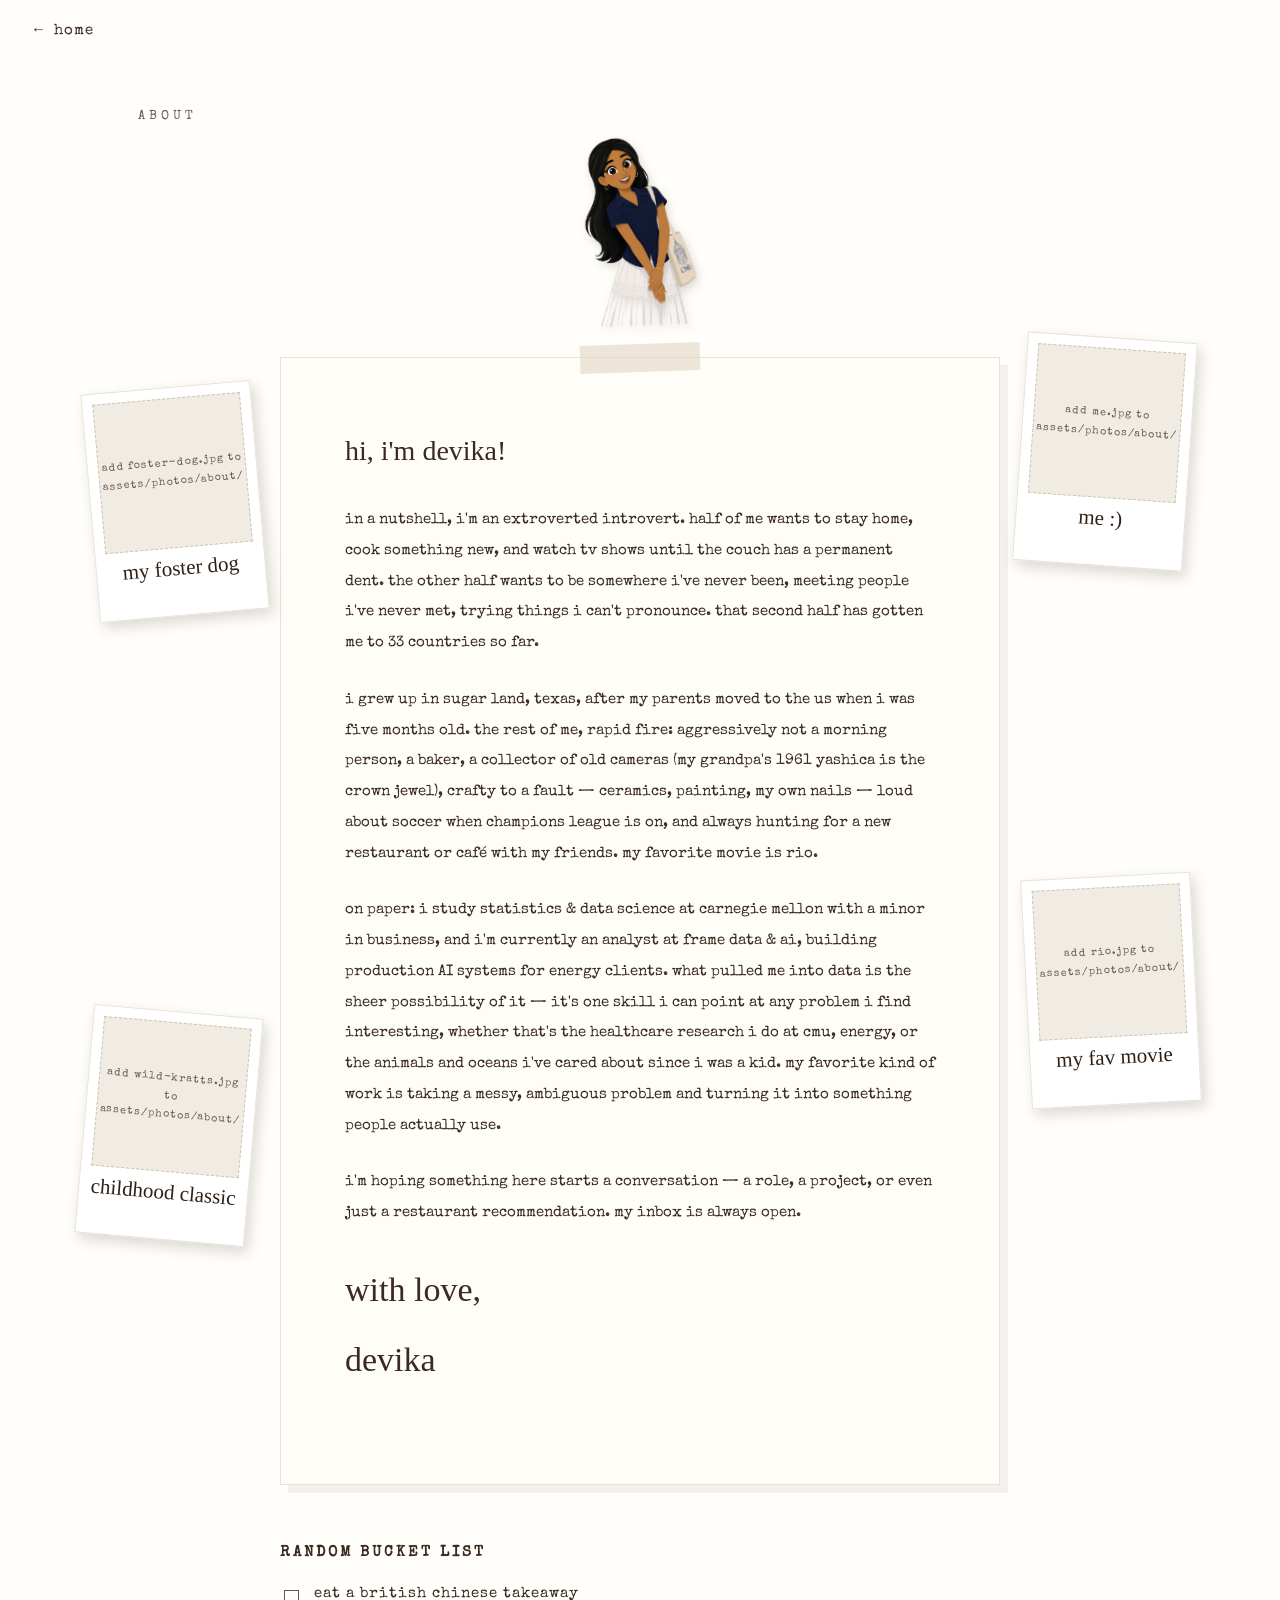
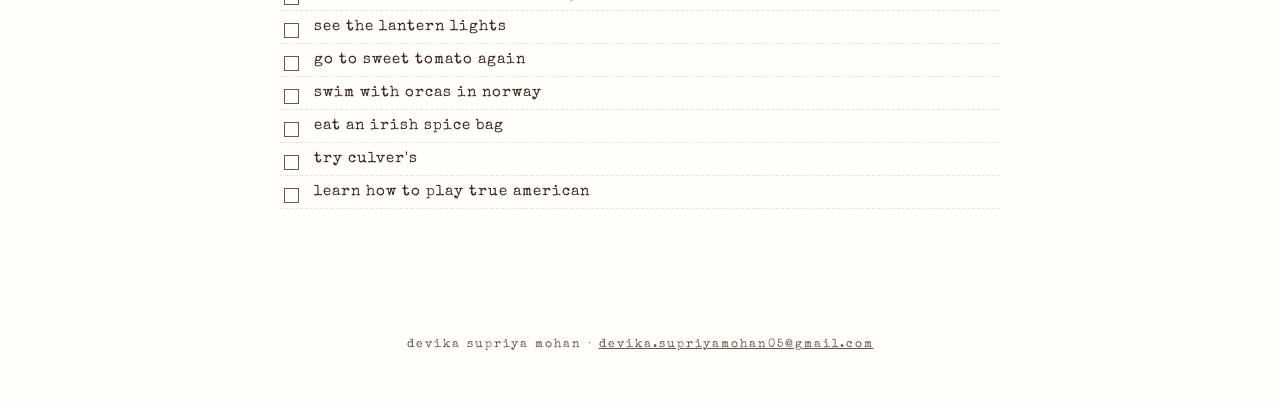
==== commit 97c2822b: "true american" ====
--- a/about.html
+++ b/about.html
@@ -122,6 +122,7 @@
       <li>swim with orcas in norway</li>
       <li>eat an irish spice bag</li>
       <li>try culver's</li>
+      <li>learn how to play true american</li>
     </ul>
   </div>
 </main>
--- a/css/style.css
+++ b/css/style.css
@@ -160,33 +160,33 @@
 .obj .obj-label {
   position: absolute;
   left: 50%;
-  bottom: -30px;
+  bottom: -26px;
   transform: translateX(-50%);
   white-space: nowrap;
-  font-size: 13px;
-  letter-spacing: 2px;
-  color: var(--ink-soft);
-  opacity: 0;
-  transition: opacity 0.25s;
+  font-size: 12px;
+  letter-spacing: 1.5px;
+  color: var(--ink-soft);
+  opacity: 1;
+  transition: color 0.25s;
   background: var(--paper);
   padding: 2px 8px;
 }
-.obj:hover .obj-label { opacity: 1; }
+.obj:hover .obj-label { color: var(--ink); }
 
 @keyframes floaty {
   0%, 100% { margin-top: 0; }
   50% { margin-top: -9px; }
 }
 
-/* positions (desktop) — pulled in closer to the name */
-.obj-film    { top: 9%;  left: 13%;  width: 150px; animation-delay: 0s; }
-.obj-notebook{ top: 5%;  left: 44%;  width: 105px; animation-delay: 0.7s; }
-.obj-phone   { top: 10%; right: 15%; width: 130px; animation-delay: 1.4s; }
-.obj-folder  { top: 50%; left: 15%;  width: 120px; animation-delay: 2.1s; }
-.obj-vinyl   { top: 68%; left: 42%;  width: 150px; animation-delay: 2.8s; }
-.obj-pizza   { top: 52%; right: 13%; width: 150px; animation-delay: 3.5s; }
-.obj-globe   { top: 74%; right: 26%; width: 140px; animation-delay: 4.2s; }
-.obj-scraps  { top: 26%; left: 18%;  width: 165px; animation-delay: 4.9s; }
+/* positions (desktop) — hugging the center */
+.obj-film    { top: 11%; left: 20%;  width: 145px; animation-delay: 0s; }
+.obj-notebook{ top: 5%;  left: 45%;  width: 100px; animation-delay: 0.7s; }
+.obj-phone   { top: 12%; right: 21%; width: 125px; animation-delay: 1.4s; }
+.obj-folder  { top: 55%; left: 23%;  width: 115px; animation-delay: 2.1s; }
+.obj-vinyl   { top: 69%; left: 43%;  width: 145px; animation-delay: 2.8s; }
+.obj-pizza   { top: 55%; right: 20%; width: 145px; animation-delay: 3.5s; }
+.obj-globe   { top: 76%; right: 31%; width: 135px; animation-delay: 4.2s; }
+.obj-scraps  { top: 30%; left: 24%;  width: 155px; animation-delay: 4.9s; }
 
 /* soft treatment for the photographic/cartoon objects */
 .obj-notebook img, .obj-phone img, .obj-pizza img, .obj-scraps img, .obj-folder img, .obj-film img, .obj-globe img {
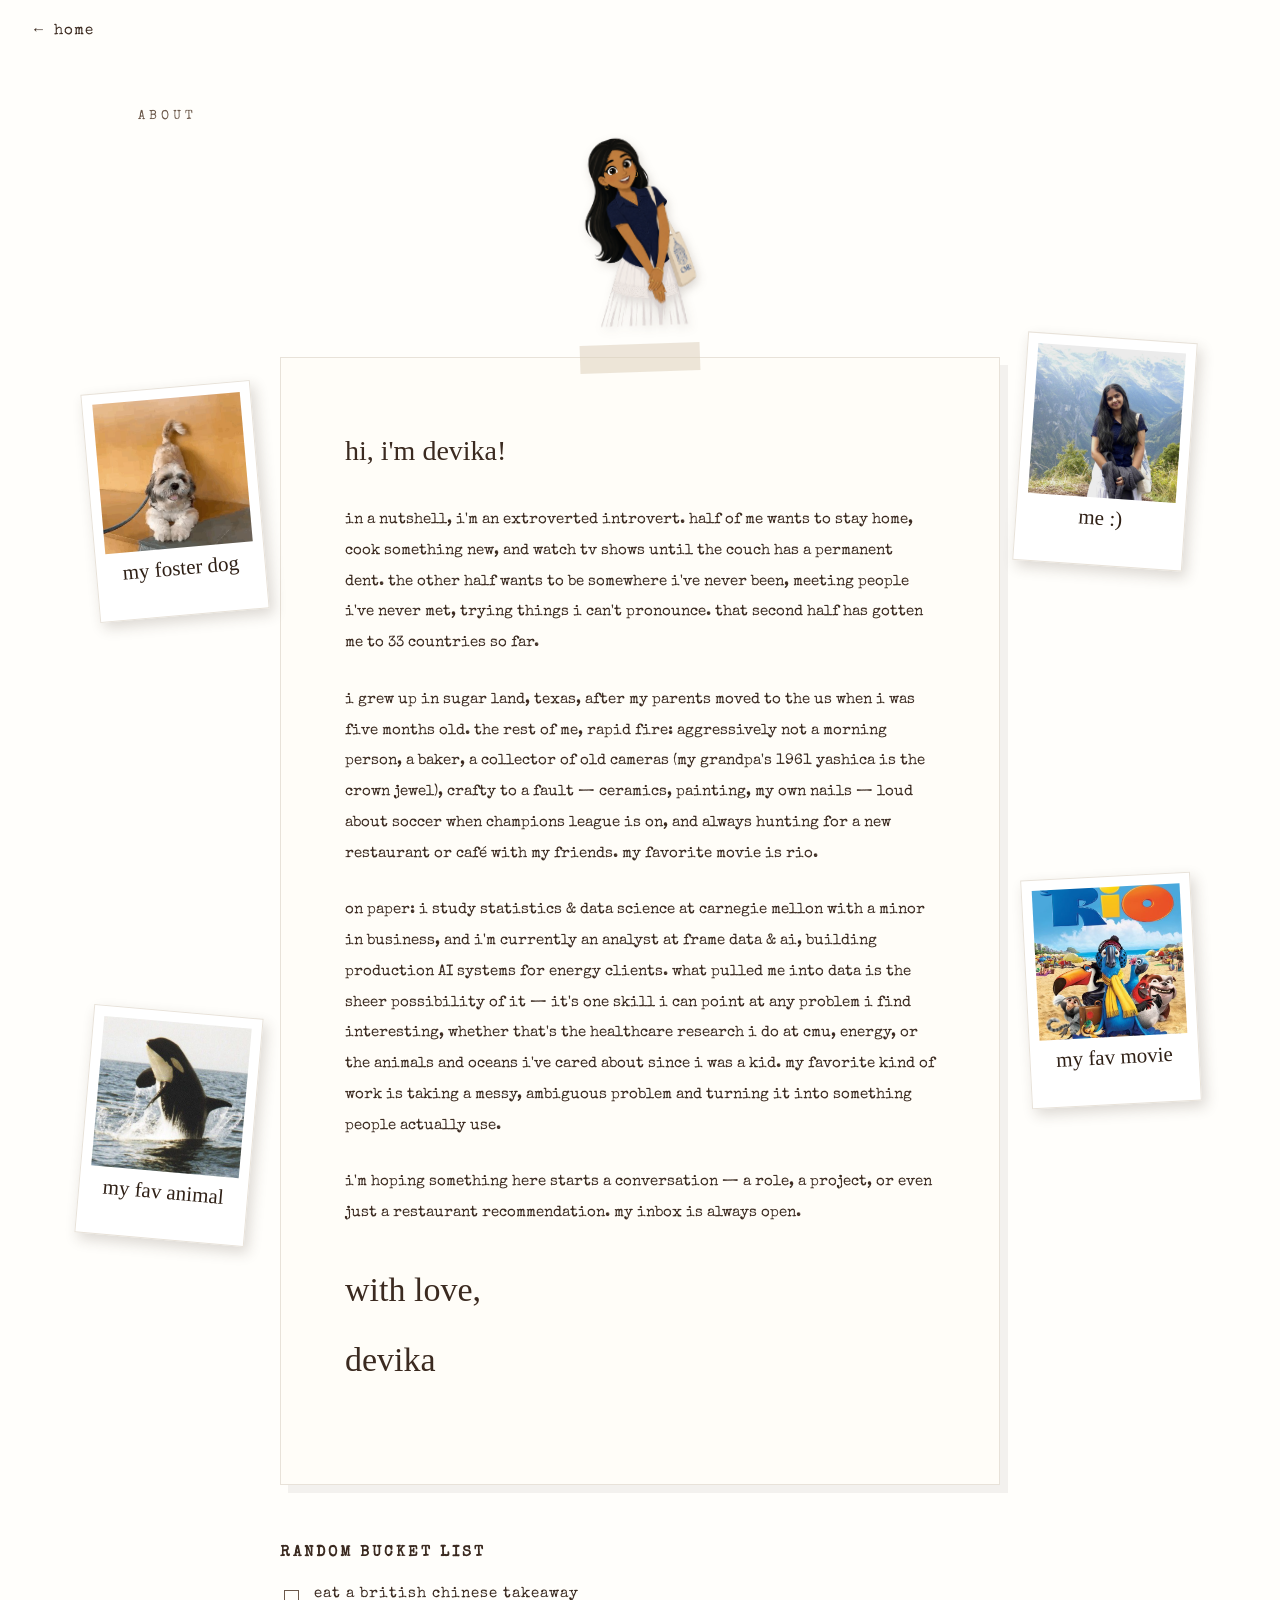
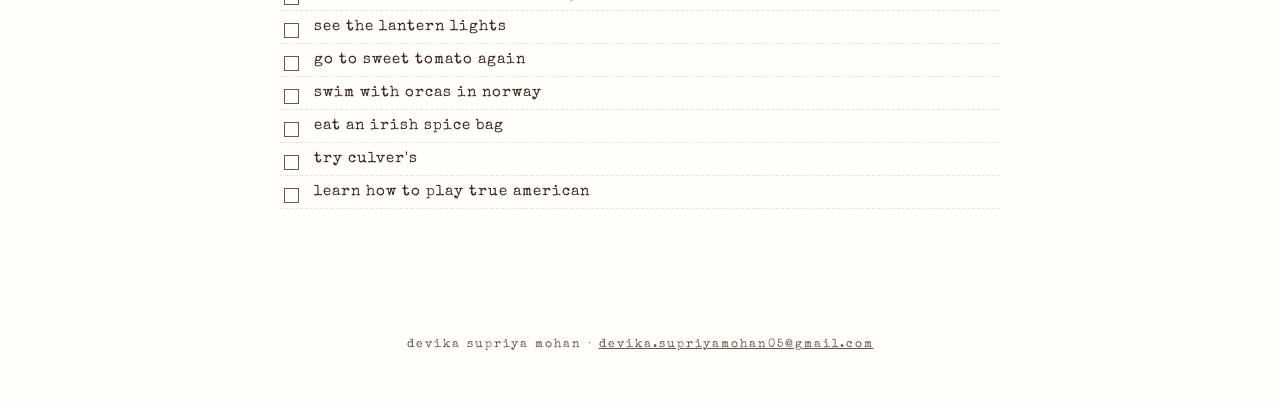
==== commit b55a47f9: "favs" ====
--- a/about.html
+++ b/about.html
@@ -105,10 +105,10 @@
       <figcaption>my fav movie</figcaption>
     </figure>
     <figure class="side-polaroid pol-wk">
-      <img src="assets/photos/about/wild-kratts.jpg" alt="wild kratts, devika's childhood favorite show"
+      <img src="assets/photos/about/orca.jpg" alt="an orca breaching, devika's favorite animal"
            onerror="this.style.display='none'; this.nextElementSibling.style.display='flex';">
-      <div class="ph" style="display:none;">add wild-kratts.jpg to assets/photos/about/</div>
-      <figcaption>childhood classic</figcaption>
+      <div class="ph" style="display:none;">add orca.jpg to assets/photos/about/</div>
+      <figcaption>my fav animal</figcaption>
     </figure>
   </div>
   </div>
